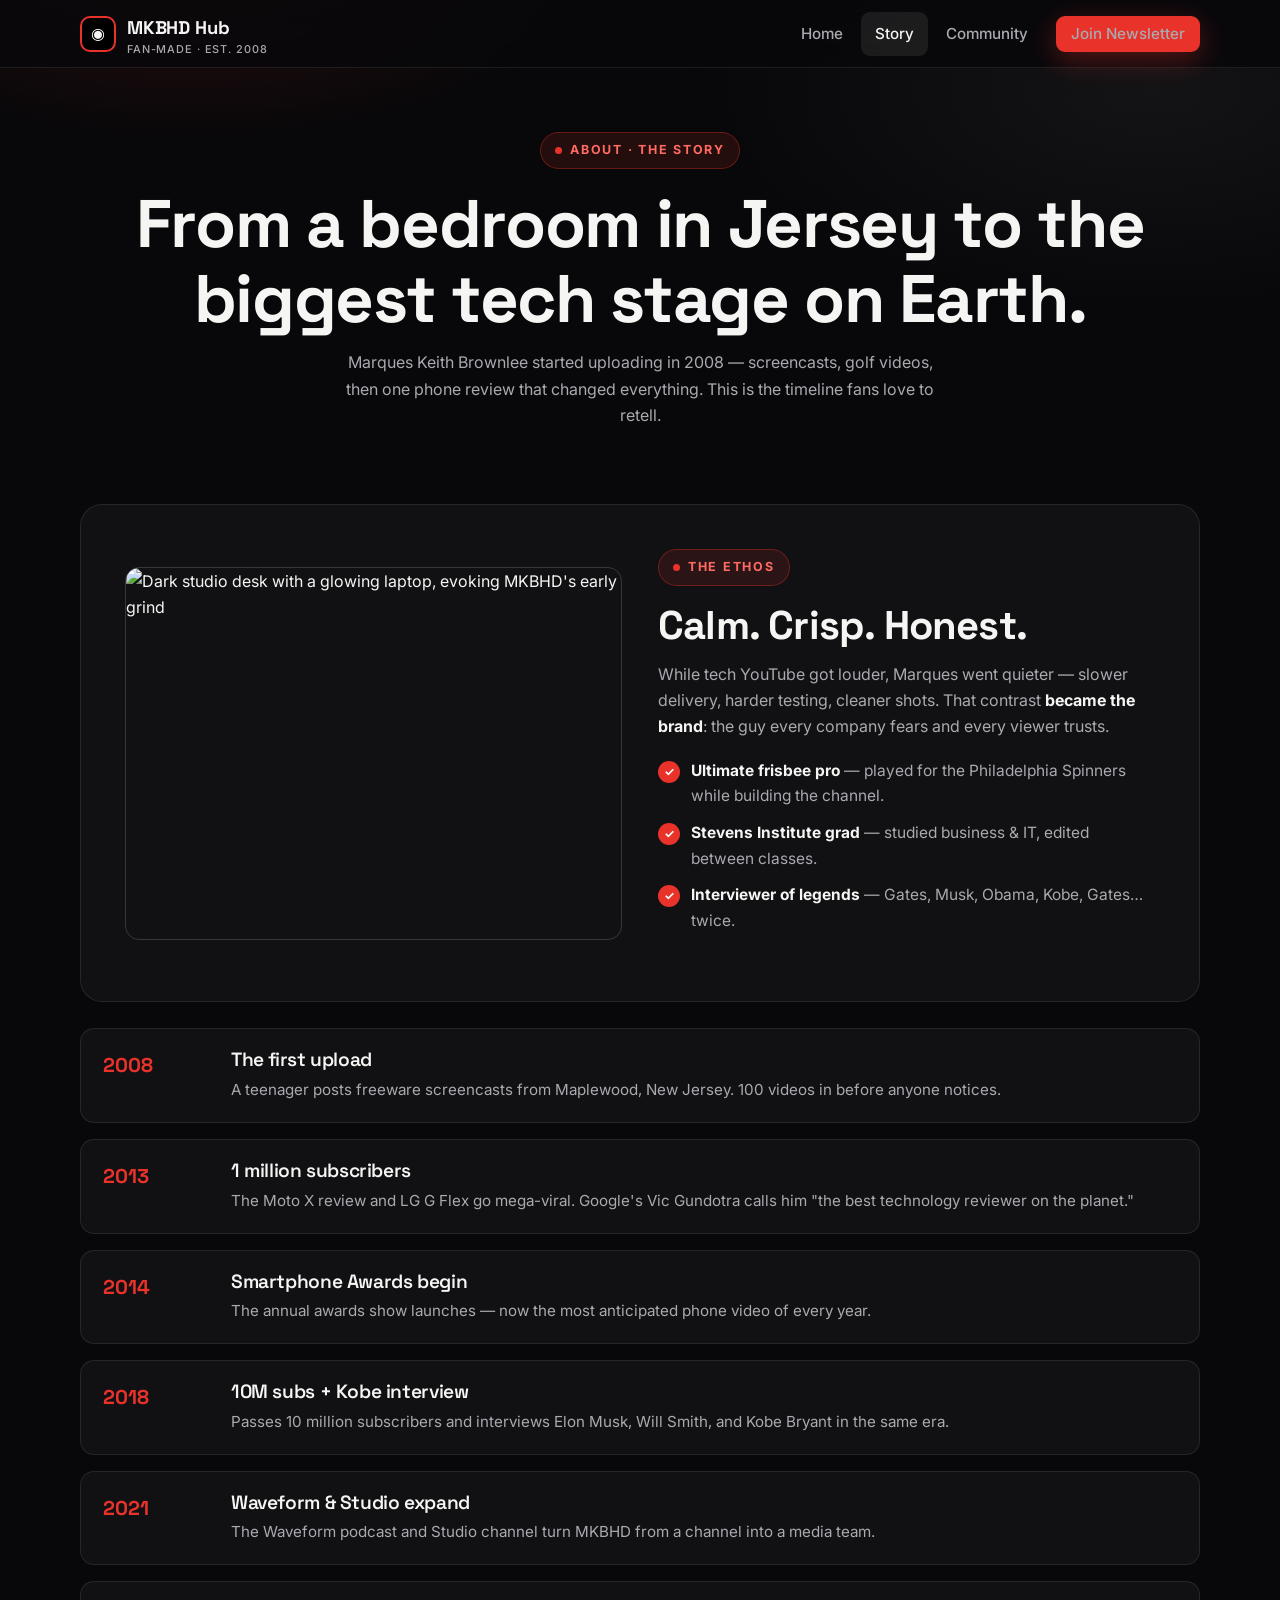
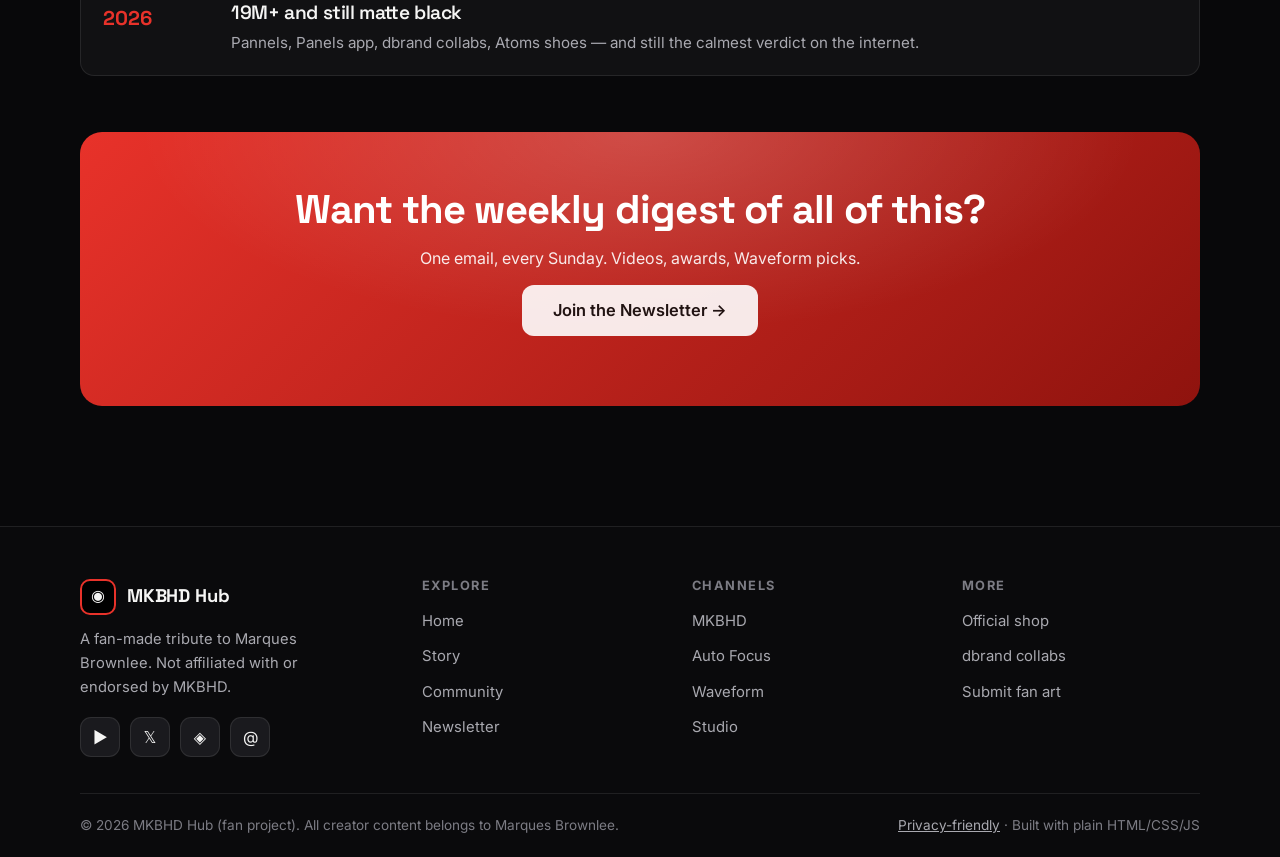
==== about.html @ d2c1cd23 "Publish MKBHD Hub project" ====
<!DOCTYPE html>
<html lang="en">
<head>
  <meta charset="UTF-8" />
  <meta name="viewport" content="width=device-width, initial-scale=1.0" />
  <title>The Story — MKBHD Hub | Marques Brownlee</title>
  <meta name="description" content="From a New Jersey bedroom in 2008 to 19M+ subscribers: the story of Marques Brownlee (MKBHD), told by fans." />
  <link rel="icon" type="image/svg+xml" href="assets/favicon.svg" />
  <meta property="og:type" content="website" />
  <meta property="og:title" content="The Story — Marques Brownlee (MKBHD)" />
  <meta property="og:description" content="Bedroom uploads to interviewing Gates, Musk & Kobe. The MKBHD timeline." />
  <meta name="theme-color" content="#08080a" />
  <link rel="preconnect" href="https://fonts.googleapis.com" />
  <link rel="preconnect" href="https://fonts.gstatic.com" crossorigin />
  <link href="https://fonts.googleapis.com/css2?family=Inter:wght@400;500;600;700&family=Space+Grotesk:wght@500;600;700&display=swap" rel="stylesheet" />
  <link rel="stylesheet" href="css/styles.css" />
</head>
<body>
  <a class="skip-link" href="#main">Skip to content</a>
  <header class="site-header">
    <div class="header-inner">
      <a class="brand" href="index.html" aria-label="MKBHD Hub home">
        <span class="brand-mark" aria-hidden="true">◉</span>
        <span>MKBHD Hub<small>Fan-made · Est. 2008</small></span>
      </a>
      <button class="menu-btn" id="menuBtn" aria-expanded="false" aria-controls="primaryNav" aria-label="Toggle navigation">☰</button>
      <nav class="nav" id="primaryNav" aria-label="Primary">
        <a href="index.html">Home</a>
        <a href="about.html" aria-current="page">Story</a>
        <a href="community.html">Community</a>
        <a class="btn btn-primary btn-sm btn-nav" href="index.html#newsletter">Join Newsletter</a>
      </nav>
    </div>
  </header>

  <main id="main">
    <section class="page-hero">
      <div class="wrap">
        <span class="eyebrow">About · The Story</span>
        <h1>From a bedroom in Jersey to the biggest tech stage on Earth.</h1>
        <p>Marques Keith Brownlee started uploading in 2008 — screencasts, golf videos, then one phone review that changed everything. This is the timeline fans love to retell.</p>
      </div>
    </section>

    <section class="section">
      <div class="wrap">
        <div class="panel split">
          <img loading="lazy" src="https://images.unsplash.com/photo-1531297484001-80022131f5a1?w=800&q=65&auto=format&fit=crop" alt="Dark studio desk with a glowing laptop, evoking MKBHD's early grind" />
          <div>
            <span class="eyebrow">The ethos</span>
            <h2>Calm. Crisp. Honest.</h2>
            <p>While tech YouTube got louder, Marques went quieter — slower delivery, harder testing, cleaner shots. That contrast <strong>became the brand</strong>: the guy every company fears and every viewer trusts.</p>
            <ul class="check-list">
              <li><span><strong>Ultimate frisbee pro</strong> — played for the Philadelphia Spinners while building the channel.</span></li>
              <li><span><strong>Stevens Institute grad</strong> — studied business &amp; IT, edited between classes.</span></li>
              <li><span><strong>Interviewer of legends</strong> — Gates, Musk, Obama, Kobe, Gates… twice.</span></li>
            </ul>
          </div>
        </div>

        <div class="timeline" aria-label="MKBHD timeline">
          <div class="t-item"><span class="t-year">2008</span><div><h3>The first upload</h3><p>A teenager posts freeware screencasts from Maplewood, New Jersey. 100 videos in before anyone notices.</p></div></div>
          <div class="t-item"><span class="t-year">2013</span><div><h3>1 million subscribers</h3><p>The Moto X review and LG G Flex go mega-viral. Google's Vic Gundotra calls him "the best technology reviewer on the planet."</p></div></div>
          <div class="t-item"><span class="t-year">2014</span><div><h3>Smartphone Awards begin</h3><p>The annual awards show launches — now the most anticipated phone video of every year.</p></div></div>
          <div class="t-item"><span class="t-year">2018</span><div><h3>10M subs + Kobe interview</h3><p>Passes 10 million subscribers and interviews Elon Musk, Will Smith, and Kobe Bryant in the same era.</p></div></div>
          <div class="t-item"><span class="t-year">2021</span><div><h3>Waveform &amp; Studio expand</h3><p>The Waveform podcast and Studio channel turn MKBHD from a channel into a media team.</p></div></div>
          <div class="t-item"><span class="t-year">2026</span><div><h3>19M+ and still matte black</h3><p>Pannels, Panels app, dbrand collabs, Atoms shoes — and still the calmest verdict on the internet.</p></div></div>
        </div>
      </div>
    </section>

    <section class="section" style="padding-top:0">
      <div class="wrap">
        <div class="cta-banner">
          <h2>Want the weekly digest of all of this?</h2>
          <p>One email, every Sunday. Videos, awards, Waveform picks.</p>
          <p><a class="btn btn-lg" href="index.html#newsletter">Join the Newsletter →</a></p>
        </div>
      </div>
    </section>
  </main>

  <footer class="site-footer">
    <div class="wrap">
      <div class="footer-grid">
        <div>
          <a class="brand" href="index.html"><span class="brand-mark" aria-hidden="true">◉</span><span>MKBHD Hub</span></a>
          <p style="margin-top:12px;font-size:.92rem;max-width:32ch">A fan-made tribute to Marques Brownlee. Not affiliated with or endorsed by MKBHD.</p>
          <div class="socials">
            <a href="https://www.youtube.com/@mkbhd" target="_blank" rel="noopener" aria-label="MKBHD on YouTube">▶</a>
            <a href="https://x.com/MKBHD" target="_blank" rel="noopener" aria-label="MKBHD on X (Twitter)">𝕏</a>
            <a href="https://www.instagram.com/mkbhd" target="_blank" rel="noopener" aria-label="MKBHD on Instagram">◈</a>
            <a href="https://www.threads.net/@mkbhd" target="_blank" rel="noopener" aria-label="MKBHD on Threads">@</a>
          </div>
        </div>
        <div><h4>Explore</h4><ul><li><a href="index.html">Home</a></li><li><a href="about.html">Story</a></li><li><a href="community.html">Community</a></li><li><a href="index.html#newsletter">Newsletter</a></li></ul></div>
        <div><h4>Channels</h4><ul><li><a href="https://www.youtube.com/@mkbhd" target="_blank" rel="noopener">MKBHD</a></li><li><a href="https://www.youtube.com/@AutoFocus" target="_blank" rel="noopener">Auto Focus</a></li><li><a href="https://www.youtube.com/@Waveform" target="_blank" rel="noopener">Waveform</a></li><li><a href="https://www.youtube.com/@MKBHDStudio" target="_blank" rel="noopener">Studio</a></li></ul></div>
        <div><h4>More</h4><ul><li><a href="https://shop.mkbhd.com" target="_blank" rel="noopener">Official shop</a></li><li><a href="https://dbrand.com" target="_blank" rel="noopener">dbrand collabs</a></li><li><a href="community.html#fanform">Submit fan art</a></li></ul></div>
      </div>
      <div class="footer-bottom">
        <span>© 2026 MKBHD Hub (fan project). All creator content belongs to Marques Brownlee.</span>
        <span><a href="index.html">Privacy-friendly</a> · Built with plain HTML/CSS/JS</span>
      </div>
    </div>
  </footer>
  <div class="toast" id="toast" role="status" aria-live="polite"></div>
  <script src="js/main.js" defer></script>
</body>
</html>
---- css/styles.css ----
/* ============================================================
   MKBHD Fansite — Design System
   Creator: Marques Brownlee (MKBHD)
   Palette: matte black + white + MKBHD red (#E8322A)
   Type: Space Grotesk (display) + Inter (body)
   Spacing scale: 4 / 8 / 16 / 24 / 32 / 48 / 64 / 96
   ============================================================ */
:root {
  --bg: #08080a;
  --surface: #111113;
  --surface-2: #1a1a1e;
  --surface-3: #232326;
  --border: rgba(255, 255, 255, 0.09);
  --border-strong: rgba(255, 255, 255, 0.16);
  --text: #f5f5f4;
  --muted: #a9a9b0;
  --muted-2: #7c7c84;
  --red: #e8322a;
  --red-hover: #c9261f;
  --red-soft: rgba(232, 50, 42, 0.12);
  --green: #22c55e;
  --radius-sm: 8px;
  --radius-md: 14px;
  --radius-lg: 22px;
  --font-display: "Space Grotesk", system-ui, -apple-system, "Segoe UI", sans-serif;
  --font-body: "Inter", system-ui, -apple-system, "Segoe UI", Roboto, sans-serif;
  --max-w: 1160px;
  --header-h: 68px;
  --shadow: 0 20px 60px rgba(0, 0, 0, 0.5);
}

* { box-sizing: border-box; }
html { scroll-behavior: smooth; }
@media (prefers-reduced-motion: reduce) {
  html { scroll-behavior: auto; }
  *, *::before, *::after { animation: none !important; transition: none !important; }
}

body {
  margin: 0;
  background: var(--bg);
  color: var(--text);
  font-family: var(--font-body);
  font-size: 16px;
  line-height: 1.65;
  -webkit-font-smoothing: antialiased;
}

/* Subtle studio-grid background */
body::before {
  content: "";
  position: fixed;
  inset: 0;
  pointer-events: none;
  background:
    radial-gradient(700px 320px at 15% -5%, rgba(232, 50, 42, 0.14), transparent 60%),
    radial-gradient(800px 400px at 90% 10%, rgba(255, 255, 255, 0.05), transparent 60%);
  z-index: 0;
}
main, header, footer { position: relative; z-index: 1; }

img { max-width: 100%; display: block; }
a { color: inherit; }

::selection { background: var(--red); color: #fff; }
:focus-visible { outline: 2px solid var(--red); outline-offset: 3px; border-radius: 4px; }

.skip-link {
  position: absolute; left: 16px; top: -60px;
  background: var(--red); color: #fff; padding: 10px 16px;
  border-radius: 8px; z-index: 100; text-decoration: none; font-weight: 600;
  transition: top 0.2s ease;
}
.skip-link:focus { top: 12px; }

.wrap { max-width: var(--max-w); margin: 0 auto; padding: 0 20px; }

h1, h2, h3, h4 { font-family: var(--font-display); line-height: 1.12; letter-spacing: -0.02em; margin: 0 0 12px; }
h1 { font-size: clamp(2.4rem, 5.4vw, 4.2rem); font-weight: 700; }
h2 { font-size: clamp(1.7rem, 3.4vw, 2.5rem); font-weight: 700; }
h3 { font-size: 1.2rem; font-weight: 600; }
p { margin: 0 0 14px; color: var(--muted); }
p strong, li strong { color: var(--text); }

.eyebrow {
  display: inline-flex; align-items: center; gap: 8px;
  font-size: 0.78rem; font-weight: 700; letter-spacing: 0.14em; text-transform: uppercase;
  color: #ff6b62; background: var(--red-soft); border: 1px solid rgba(232,50,42,.35);
  padding: 7px 14px; border-radius: 100px; margin-bottom: 18px;
}
.eyebrow::before { content: ""; width: 7px; height: 7px; border-radius: 50%; background: var(--red); }

.lead { font-size: clamp(1.02rem, 1.6vw, 1.2rem); max-width: 60ch; }

/* ---------- Header ---------- */
.site-header {
  position: sticky; top: 0; z-index: 50;
  height: var(--header-h);
  background: rgba(8, 8, 10, 0.82);
  backdrop-filter: blur(14px); -webkit-backdrop-filter: blur(14px);
  border-bottom: 1px solid var(--border);
}
.header-inner { max-width: var(--max-w); margin: 0 auto; padding: 0 20px; height: var(--header-h); display: flex; align-items: center; gap: 20px; }
.brand { display: flex; align-items: center; gap: 11px; text-decoration: none; font-family: var(--font-display); font-weight: 700; font-size: 1.15rem; letter-spacing: -0.01em; }
.brand-mark { width: 36px; height: 36px; border-radius: 10px; background: #000; border: 2px solid var(--red); display: grid; place-items: center; font-size: 1rem; flex-shrink: 0; }
.brand small { display: block; font-family: var(--font-body); font-weight: 500; font-size: 0.68rem; color: var(--muted); letter-spacing: 0.08em; text-transform: uppercase; line-height: 1; }
.nav { margin-left: auto; display: flex; align-items: center; gap: 4px; }
.nav a { text-decoration: none; color: var(--muted); font-weight: 500; font-size: 0.95rem; padding: 9px 14px; border-radius: 9px; transition: color .18s, background .18s; }
.nav a:hover { color: var(--text); background: rgba(255,255,255,.06); }
.nav a[aria-current="page"] { color: var(--text); background: rgba(255,255,255,.08); }
.btn-nav { margin-left: 10px; }
.menu-btn { display: none; margin-left: auto; background: var(--surface-2); border: 1px solid var(--border); color: var(--text); border-radius: 10px; padding: 9px 12px; font-size: 1.1rem; cursor: pointer; }

/* ---------- Buttons ---------- */
.btn {
  display: inline-flex; align-items: center; justify-content: center; gap: 9px;
  font-family: var(--font-body); font-weight: 600; font-size: 0.98rem;
  padding: 13px 24px; border-radius: 12px; border: 1px solid transparent;
  cursor: pointer; text-decoration: none; line-height: 1;
  transition: transform .16s ease, background .18s, border-color .18s, box-shadow .18s;
  white-space: nowrap;
}
.btn:active { transform: translateY(1px) scale(0.99); }
.btn-primary { background: var(--red); color: #fff; box-shadow: 0 8px 28px rgba(232,50,42,.35); }
.btn-primary:hover { background: var(--red-hover); transform: translateY(-1px); box-shadow: 0 12px 32px rgba(232,50,42,.45); }
.btn-ghost { background: rgba(255,255,255,.05); color: var(--text); border-color: var(--border-strong); }
.btn-ghost:hover { background: rgba(255,255,255,.1); transform: translateY(-1px); }
.btn-sm { padding: 10px 16px; font-size: 0.88rem; border-radius: 10px; }
.btn-lg { padding: 16px 30px; font-size: 1.03rem; }
.btn[disabled] { opacity: 0.65; cursor: wait; transform: none; }

/* ---------- Hero ---------- */
.hero { padding: 72px 0 48px; }
.hero-grid { display: grid; grid-template-columns: 1.05fr 0.95fr; gap: 48px; align-items: center; }
.hero h1 .accent { color: var(--red); }
.hero-ctas { display: flex; gap: 12px; flex-wrap: wrap; margin: 26px 0 30px; }
.hero-stats { display: flex; gap: 28px; flex-wrap: wrap; border-top: 1px solid var(--border); padding-top: 22px; }
.stat b { display: block; font-family: var(--font-display); font-size: 1.55rem; letter-spacing: -0.02em; }
.stat span { font-size: 0.82rem; color: var(--muted-2); text-transform: uppercase; letter-spacing: 0.08em; font-weight: 600; }
.hero-media { position: relative; }
.hero-photo {
  border-radius: var(--radius-lg); overflow: hidden; border: 1px solid var(--border-strong);
  box-shadow: var(--shadow); aspect-ratio: 4 / 4.4; object-fit: cover; width: 100%;
  background: var(--surface-2);
}
.hero-card {
  position: absolute; left: 16px; right: 16px; bottom: 16px;
  background: rgba(12,12,14,.86); backdrop-filter: blur(10px);
  border: 1px solid var(--border-strong); border-radius: 16px; padding: 14px 16px;
  display: flex; align-items: center; gap: 13px;
}
.play-badge { width: 46px; height: 46px; border-radius: 50%; background: var(--red); display: grid; place-items: center; font-size: 1rem; flex-shrink: 0; color: #fff; }
.hero-card b { display: block; font-size: 0.92rem; }
.hero-card span { font-size: 0.8rem; color: var(--muted); }
.live-dot { display: inline-block; width: 8px; height: 8px; border-radius: 50%; background: var(--red); margin-right: 6px; animation: pulse 1.8s infinite; }
@keyframes pulse { 0%,100% { opacity: 1; } 50% { opacity: 0.35; } }

/* ---------- Sections / cards ---------- */
.section { padding: 56px 0; }
.section-head { display: flex; align-items: flex-end; justify-content: space-between; gap: 20px; margin-bottom: 28px; flex-wrap: wrap; }
.section-head p { max-width: 52ch; margin-bottom: 0; }
.grid-3 { display: grid; grid-template-columns: repeat(3, 1fr); gap: 20px; }
.grid-2 { display: grid; grid-template-columns: repeat(2, 1fr); gap: 20px; }
.card {
  background: linear-gradient(180deg, var(--surface-2), var(--surface));
  border: 1px solid var(--border); border-radius: var(--radius-md);
  overflow: hidden; transition: transform .2s ease, border-color .2s, box-shadow .2s;
}
.card:hover { transform: translateY(-4px); border-color: var(--border-strong); box-shadow: var(--shadow); }
.card-img { aspect-ratio: 16 / 9; width: 100%; object-fit: cover; background: #000; }
.card-body { padding: 20px; }
.tag { display: inline-block; font-size: 0.72rem; font-weight: 700; letter-spacing: 0.1em; text-transform: uppercase; color: #ff8a83; background: var(--red-soft); border: 1px solid rgba(232,50,42,.3); padding: 4px 10px; border-radius: 100px; margin-bottom: 10px; }
.card-body h3 { margin-bottom: 8px; }
.card-body h3 a { text-decoration: none; }
.card-body h3 a:hover { color: #ff8a83; }
.card-meta { display: flex; gap: 14px; font-size: 0.83rem; color: var(--muted-2); margin-top: 12px; }
.link-arrow { color: var(--text); font-weight: 600; font-size: 0.92rem; text-decoration: none; display: inline-flex; gap: 6px; align-items: center; }
.link-arrow:hover { color: #ff8a83; }

/* Quote / community cards */
.quote-card { padding: 24px; display: flex; flex-direction: column; gap: 12px; }
.stars { color: #fbbf24; letter-spacing: 2px; font-size: 0.9rem; }
.quote-card blockquote { margin: 0; color: var(--text); font-size: 1rem; }
.quote-who { display: flex; align-items: center; gap: 11px; margin-top: auto; padding-top: 8px; }
.avatar { width: 38px; height: 38px; border-radius: 50%; display: grid; place-items: center; font-weight: 700; font-size: 0.85rem; color: #fff; flex-shrink: 0; }
.quote-who b { display: block; font-size: 0.9rem; }
.quote-who span { font-size: 0.79rem; color: var(--muted-2); }

/* ---------- Split / feature panels ---------- */
.panel { background: var(--surface); border: 1px solid var(--border); border-radius: var(--radius-lg); padding: clamp(24px, 4vw, 44px); }
.split { display: grid; grid-template-columns: 1fr 1fr; gap: 36px; align-items: center; }
.split img { border-radius: var(--radius-md); border: 1px solid var(--border-strong); aspect-ratio: 4/3; object-fit: cover; width: 100%; }
.check-list { list-style: none; margin: 18px 0 24px; padding: 0; display: grid; gap: 11px; }
.check-list li { display: flex; gap: 11px; align-items: flex-start; color: var(--muted); font-size: 0.97rem; }
.check-list li::before { content: "✓"; background: var(--red); color: #fff; font-weight: 700; font-size: 0.75rem; width: 22px; height: 22px; border-radius: 50%; display: grid; place-items: center; flex-shrink: 0; margin-top: 3px; }

/* ---------- Forms ---------- */
.form-panel { display: grid; grid-template-columns: 1fr 1fr; gap: 0; overflow: hidden; padding: 0; }
.form-copy { padding: clamp(26px, 4vw, 46px); background: linear-gradient(135deg, #180b0b, #101012 60%); border-right: 1px solid var(--border); }
.form-copy ul { list-style: none; padding: 0; margin: 20px 0 0; display: grid; gap: 12px; }
.form-copy li { display: flex; gap: 10px; color: var(--muted); font-size: 0.94rem; }
.form-copy li i { color: var(--red); font-style: normal; font-weight: 700; }
.form-side { padding: clamp(26px, 4vw, 46px); }
.field { margin-bottom: 16px; }
label { display: block; font-size: 0.86rem; font-weight: 600; margin-bottom: 7px; color: var(--text); }
input[type="text"], input[type="email"], select, textarea {
  width: 100%; background: #0d0d0f; border: 1px solid var(--border-strong);
  color: var(--text); border-radius: 11px; padding: 13px 14px; font-size: 0.96rem; font-family: inherit;
  transition: border-color .18s, box-shadow .18s;
}
textarea { min-height: 110px; resize: vertical; }
input:focus, select:focus, textarea:focus { outline: none; border-color: var(--red); box-shadow: 0 0 0 3px rgba(232,50,42,.22); }
.field-row { display: grid; grid-template-columns: 1fr 1fr; gap: 14px; }
.field-error { font-size: 0.82rem; color: #ff8a83; margin-top: 6px; min-height: 1.1em; }
.consent { display: flex; gap: 10px; align-items: flex-start; font-size: 0.86rem; color: var(--muted); }
.consent input { width: 18px; height: 18px; accent-color: var(--red); margin-top: 2px; }
.form-note { font-size: 0.82rem; color: var(--muted-2); margin-top: 12px; }
.form-status { border-radius: 12px; padding: 14px 16px; font-size: 0.93rem; font-weight: 500; margin-bottom: 16px; display: none; }
.form-status.show { display: flex; gap: 10px; align-items: flex-start; }
.form-status.loading { background: rgba(255,255,255,.06); border: 1px solid var(--border-strong); color: var(--text); }
.form-status.success { background: rgba(34,197,94,.1); border: 1px solid rgba(34,197,94,.4); color: #86efac; }
.form-status.error { background: rgba(232,50,42,.1); border: 1px solid rgba(232,50,42,.45); color: #fca5a5; }
.spinner { width: 18px; height: 18px; border: 2px solid rgba(255,255,255,.3); border-top-color: #fff; border-radius: 50%; animation: spin .7s linear infinite; flex-shrink: 0; margin-top: 2px; }
@keyframes spin { to { transform: rotate(360deg); } }

/* ---------- Timeline ---------- */
.timeline { display: grid; gap: 16px; margin-top: 26px; }
.t-item { display: grid; grid-template-columns: 110px 1fr; gap: 18px; background: var(--surface); border: 1px solid var(--border); border-radius: var(--radius-md); padding: 20px 22px; }
.t-year { font-family: var(--font-display); font-weight: 700; font-size: 1.25rem; color: var(--red); }
.t-item h3 { margin-bottom: 6px; }
.t-item p { margin: 0; font-size: 0.95rem; }

/* ---------- Marquee ---------- */
.marquee { border-top: 1px solid var(--border); border-bottom: 1px solid var(--border); background: #0c0c0e; overflow: hidden; padding: 15px 0; }
.marquee-track { display: flex; gap: 44px; white-space: nowrap; width: max-content; animation: scroll 28s linear infinite; font-family: var(--font-display); font-weight: 600; color: var(--muted); font-size: 0.95rem; letter-spacing: 0.04em; }
.marquee-track b { color: var(--red); }
@keyframes scroll { to { transform: translateX(-50%); } }

/* ---------- CTA banner ---------- */
.cta-banner { background: linear-gradient(135deg, #e8322a, #8f130e); border-radius: var(--radius-lg); padding: clamp(30px, 5vw, 56px); text-align: center; position: relative; overflow: hidden; }
.cta-banner::after { content: ""; position: absolute; inset: 0; background: radial-gradient(500px 200px at 50% 0%, rgba(255,255,255,.18), transparent); pointer-events: none; }
.cta-banner h2, .cta-banner p { color: #fff; position: relative; z-index: 1; }
.cta-banner p { opacity: .9; }
.cta-banner .btn { position: relative; z-index: 1; background: #fff; color: #111; }
.cta-banner .btn:hover { transform: translateY(-2px); box-shadow: 0 14px 30px rgba(0,0,0,.35); }

/* ---------- Footer ---------- */
.site-footer { border-top: 1px solid var(--border); background: #0a0a0c; margin-top: 64px; }
.footer-grid { display: grid; grid-template-columns: 1.3fr 1fr 1fr 1fr; gap: 32px; padding: 52px 0 36px; }
.footer-grid h4 { font-size: 0.8rem; text-transform: uppercase; letter-spacing: 0.12em; color: var(--muted-2); margin-bottom: 14px; font-family: var(--font-body); }
.footer-grid ul { list-style: none; margin: 0; padding: 0; display: grid; gap: 9px; }
.footer-grid ul a { color: var(--muted); text-decoration: none; font-size: 0.93rem; }
.footer-grid ul a:hover { color: var(--text); }
.socials { display: flex; gap: 10px; margin-top: 18px; }
.socials a { width: 40px; height: 40px; border-radius: 11px; background: var(--surface-2); border: 1px solid var(--border); display: grid; place-items: center; text-decoration: none; font-size: 1rem; transition: background .18s, transform .18s; }
.socials a:hover { background: var(--red); transform: translateY(-2px); }
.footer-bottom { border-top: 1px solid var(--border); padding: 20px 0; display: flex; justify-content: space-between; gap: 12px; flex-wrap: wrap; font-size: 0.85rem; color: var(--muted-2); }
.footer-bottom a { color: var(--muted); }

/* ---------- Page hero (subpages) ---------- */
.page-hero { padding: 64px 0 20px; text-align: center; }
.page-hero p { max-width: 62ch; margin: 0 auto; }

/* ---------- Toast ---------- */
.toast { position: fixed; bottom: 22px; left: 50%; transform: translate(-50%, 80px); background: #161618; border: 1px solid var(--border-strong); color: var(--text); padding: 13px 20px; border-radius: 12px; font-size: 0.9rem; font-weight: 500; opacity: 0; transition: all .3s ease; z-index: 99; box-shadow: var(--shadow); max-width: calc(100vw - 40px); }
.toast.show { transform: translate(-50%, 0); opacity: 1; }

/* ---------- Responsive ---------- */
@media (max-width: 940px) {
  .hero-grid, .split, .form-panel { grid-template-columns: 1fr; }
  .form-copy { border-right: none; border-bottom: 1px solid var(--border); }
  .grid-3 { grid-template-columns: 1fr 1fr; }
  .footer-grid { grid-template-columns: 1fr 1fr; }
  .nav { display: none; position: absolute; top: var(--header-h); left: 0; right: 0; background: #0d0d0f; border-bottom: 1px solid var(--border); flex-direction: column; align-items: stretch; padding: 12px 20px 18px; gap: 2px; }
  .nav.open { display: flex; }
  .nav a { padding: 12px 14px; }
  .btn-nav { margin: 8px 0 0; }
  .menu-btn { display: block; }
}
@media (max-width: 620px) {
  .grid-3, .grid-2, .field-row { grid-template-columns: 1fr; }
  .hero { padding: 48px 0 32px; }
  .section { padding: 40px 0; }
  .t-item { grid-template-columns: 1fr; gap: 6px; }
  .footer-grid { grid-template-columns: 1fr; gap: 24px; }
  .hero-ctas .btn { flex: 1 1 100%; }
  .poll { grid-template-columns: 1fr; }
  .fan-wall { grid-template-columns: 1fr; }
  .cd-box { min-width: 70px; padding: 10px 6px; }
  .cd-box b { font-size: 1.35rem; }
}

/* ============================================================
   Widgets: countdown, filter chips, video embed, poll, fan wall
   ============================================================ */
.hide { display: none !important; }

/* Awards countdown */
.countdown { display: flex; gap: 12px; justify-content: center; flex-wrap: wrap; margin-top: 26px; }
.cd-box { background: rgba(0, 0, 0, 0.4); border: 1px solid var(--border-strong); border-radius: 14px; min-width: 88px; padding: 14px 10px; }
.cd-box b { display: block; font-family: var(--font-display); font-size: 1.75rem; color: #fff; font-variant-numeric: tabular-nums; }
.cd-box span { font-size: 0.72rem; text-transform: uppercase; letter-spacing: 0.12em; color: var(--muted); font-weight: 600; }

/* Video filter chips */
.filter-chips { display: flex; gap: 10px; flex-wrap: wrap; margin-bottom: 24px; }
.chip { background: rgba(255,255,255,.05); border: 1px solid var(--border-strong); color: var(--muted); font-family: var(--font-body); font-weight: 600; font-size: 0.87rem; padding: 9px 18px; border-radius: 100px; cursor: pointer; transition: background .18s, color .18s, border-color .18s; }
.chip:hover { color: var(--text); border-color: var(--red); }
.chip.active { background: var(--red); border-color: var(--red); color: #fff; }

/* Auto latest-upload embed */
.embed-wrap { position: relative; aspect-ratio: 16 / 9; border-radius: var(--radius-md); overflow: hidden; border: 1px solid var(--border-strong); background: #000; width: 100%; }
.embed-wrap iframe { position: absolute; inset: 0; width: 100%; height: 100%; border: 0; }

/* Blind-test poll */
.poll { display: grid; grid-template-columns: 1fr 1fr; gap: 20px; margin-top: 24px; }
.poll-opt { background: var(--surface); border: 1px solid var(--border); border-radius: var(--radius-md); overflow: hidden; }
.poll-opt img { aspect-ratio: 4 / 3; width: 100%; object-fit: cover; }
.poll-info { padding: 16px 18px 18px; display: grid; gap: 10px; }
.poll-info b { font-family: var(--font-display); font-size: 1.05rem; }
.poll-bar { height: 10px; background: #0c0c0e; border: 1px solid var(--border); border-radius: 100px; overflow: hidden; }
.poll-fill { height: 100%; width: 0; background: linear-gradient(90deg, var(--red), #ff7a72); border-radius: 100px; transition: width .7s ease; }
.poll-pct { font-size: 0.85rem; color: var(--muted); font-weight: 600; }
.vote-btn.mine { background: var(--red); border-color: var(--red); color: #fff; }

/* Fan wall */
.fan-wall { display: grid; grid-template-columns: repeat(3, 1fr); gap: 20px; margin-top: 6px; }
.fan-item { background: var(--surface); border: 1px solid var(--border); border-radius: var(--radius-md); padding: 20px; display: flex; flex-direction: column; gap: 8px; }
.fan-item p { font-size: 0.93rem; margin: 0; }
.fan-item .fan-meta { margin-top: auto; padding-top: 10px; font-size: 0.8rem; color: var(--muted-2); display: flex; justify-content: space-between; gap: 8px; flex-wrap: wrap; }
.fan-empty { color: var(--muted); border: 1px dashed var(--border-strong); border-radius: var(--radius-md); padding: 28px; text-align: center; grid-column: 1 / -1; }

/* Scroll reveal — JS adds .reveal; without JS content stays visible */
.reveal { opacity: 0; transform: translateY(18px); transition: opacity .6s ease, transform .6s ease; }
.reveal.visible { opacity: 1; transform: none; }

/* Back-to-top */
#toTop { position: fixed; right: 20px; bottom: 20px; width: 46px; height: 46px; border-radius: 13px; background: var(--surface-2); border: 1px solid var(--border-strong); color: var(--text); font-size: 1.2rem; cursor: pointer; opacity: 0; pointer-events: none; transform: translateY(10px); transition: opacity .25s, transform .25s, background .18s; z-index: 60; }
#toTop.show { opacity: 1; pointer-events: auto; transform: none; }
#toTop:hover { background: var(--red); }
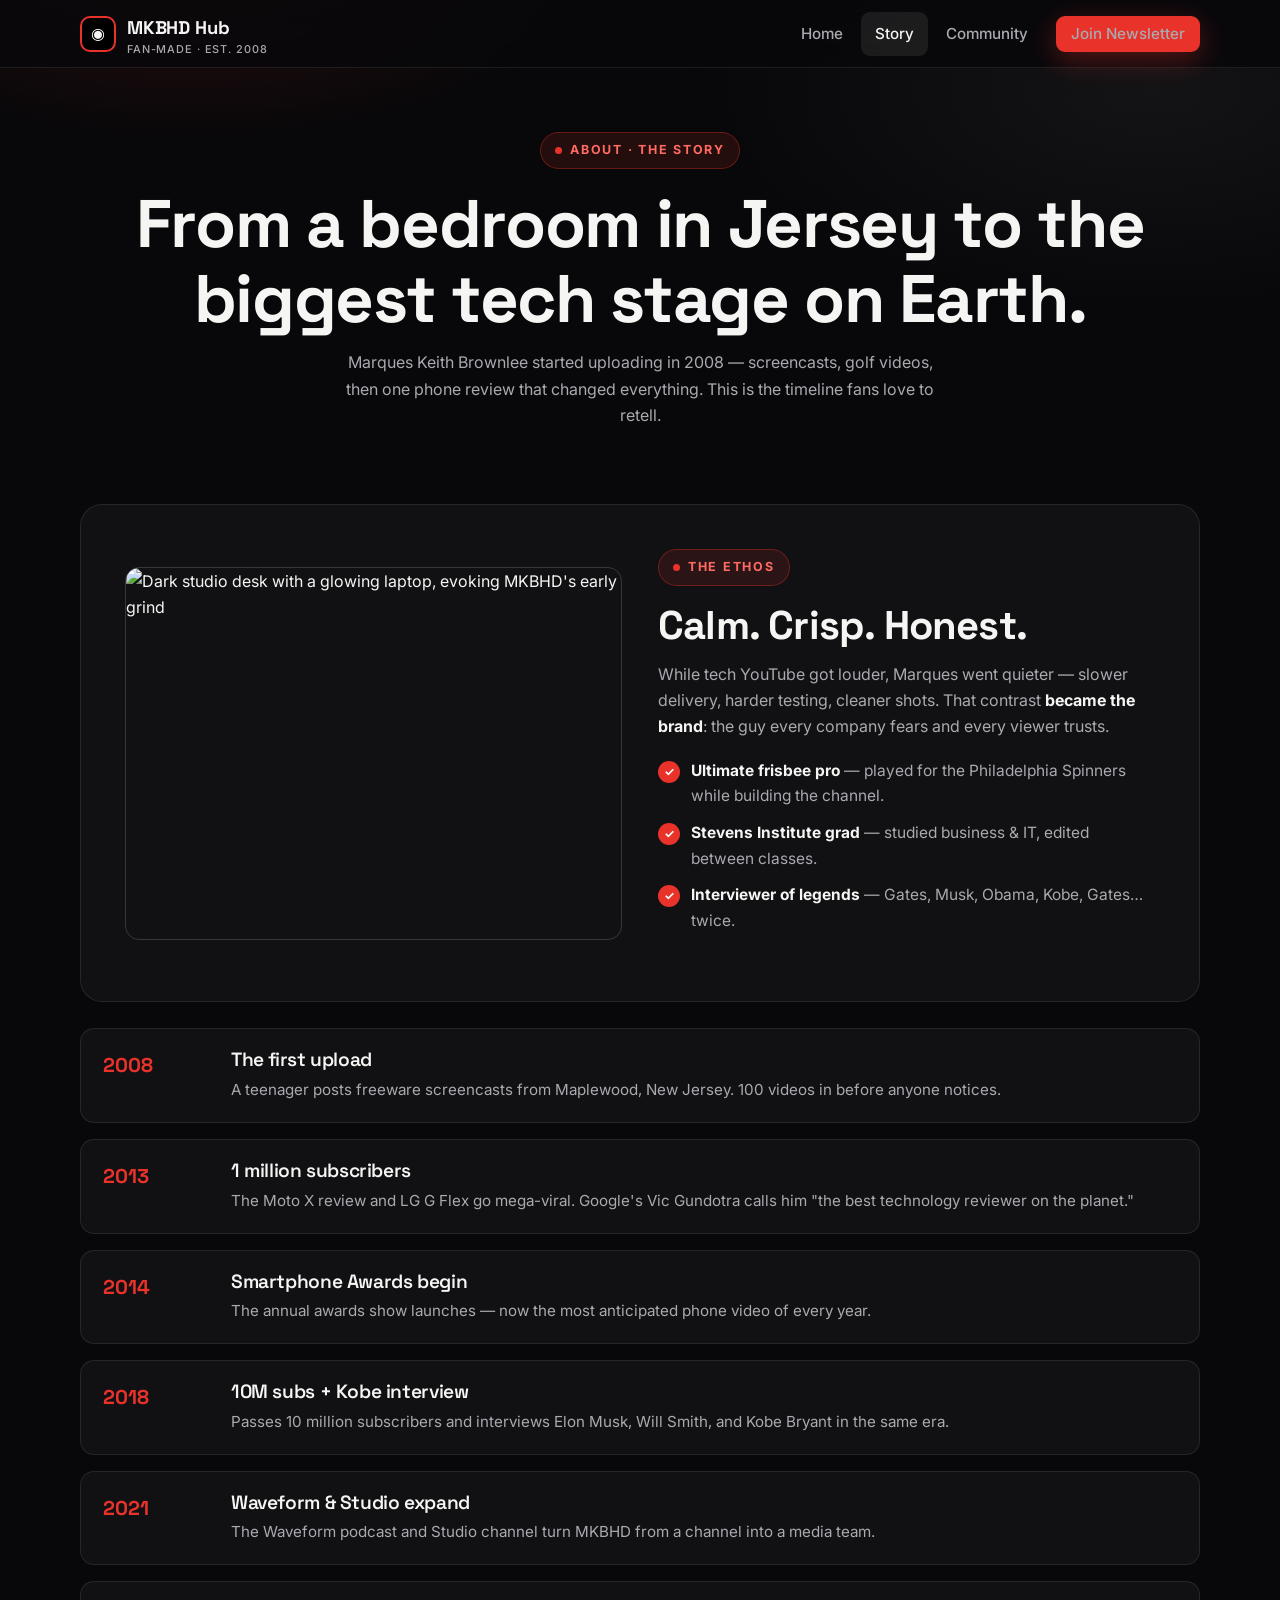
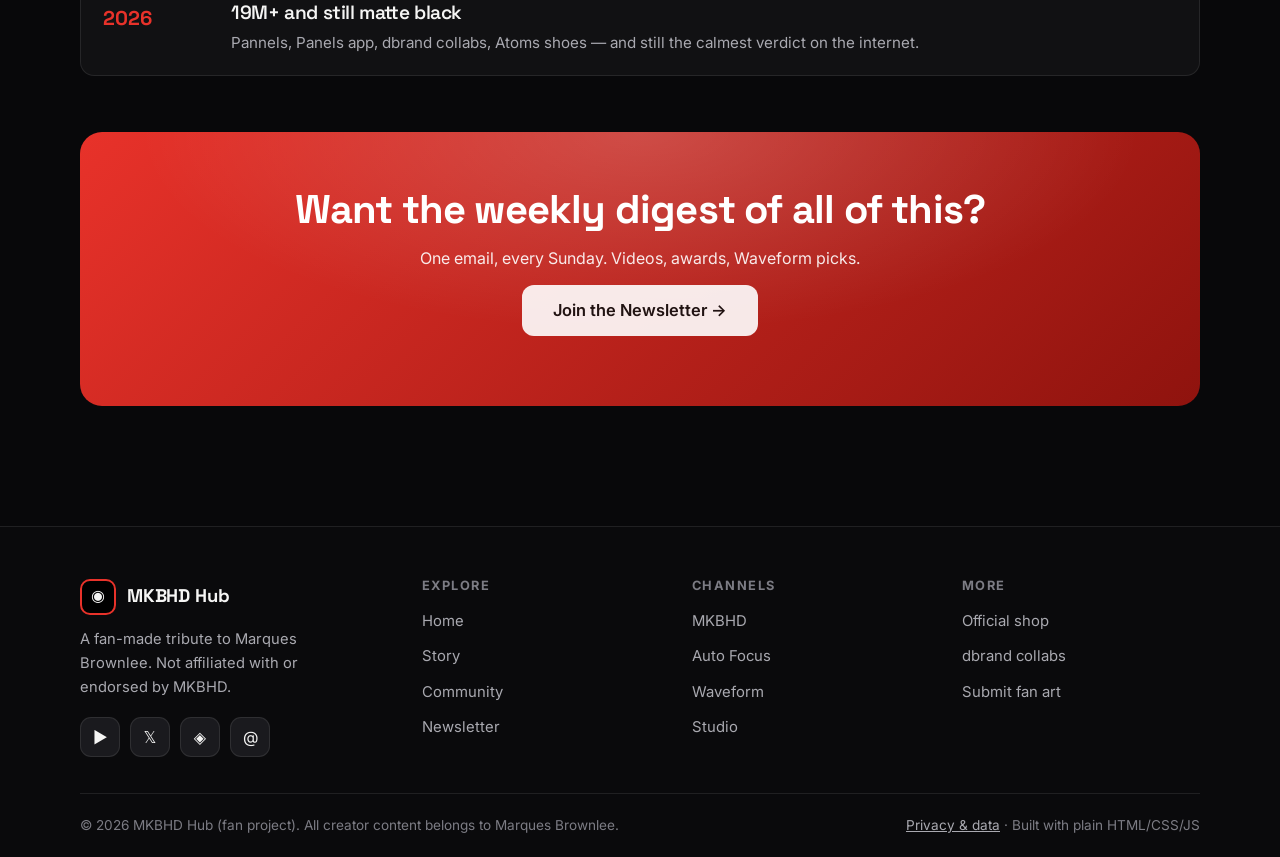
==== commit a1976a08: "Add privacy notice and local data controls" ====
--- a/about.html
+++ b/about.html
@@ -99,7 +99,7 @@
       </div>
       <div class="footer-bottom">
         <span>© 2026 MKBHD Hub (fan project). All creator content belongs to Marques Brownlee.</span>
-        <span><a href="index.html">Privacy-friendly</a> · Built with plain HTML/CSS/JS</span>
+        <span><a href="privacy.html">Privacy &amp; data</a> · Built with plain HTML/CSS/JS</span>
       </div>
     </div>
   </footer>
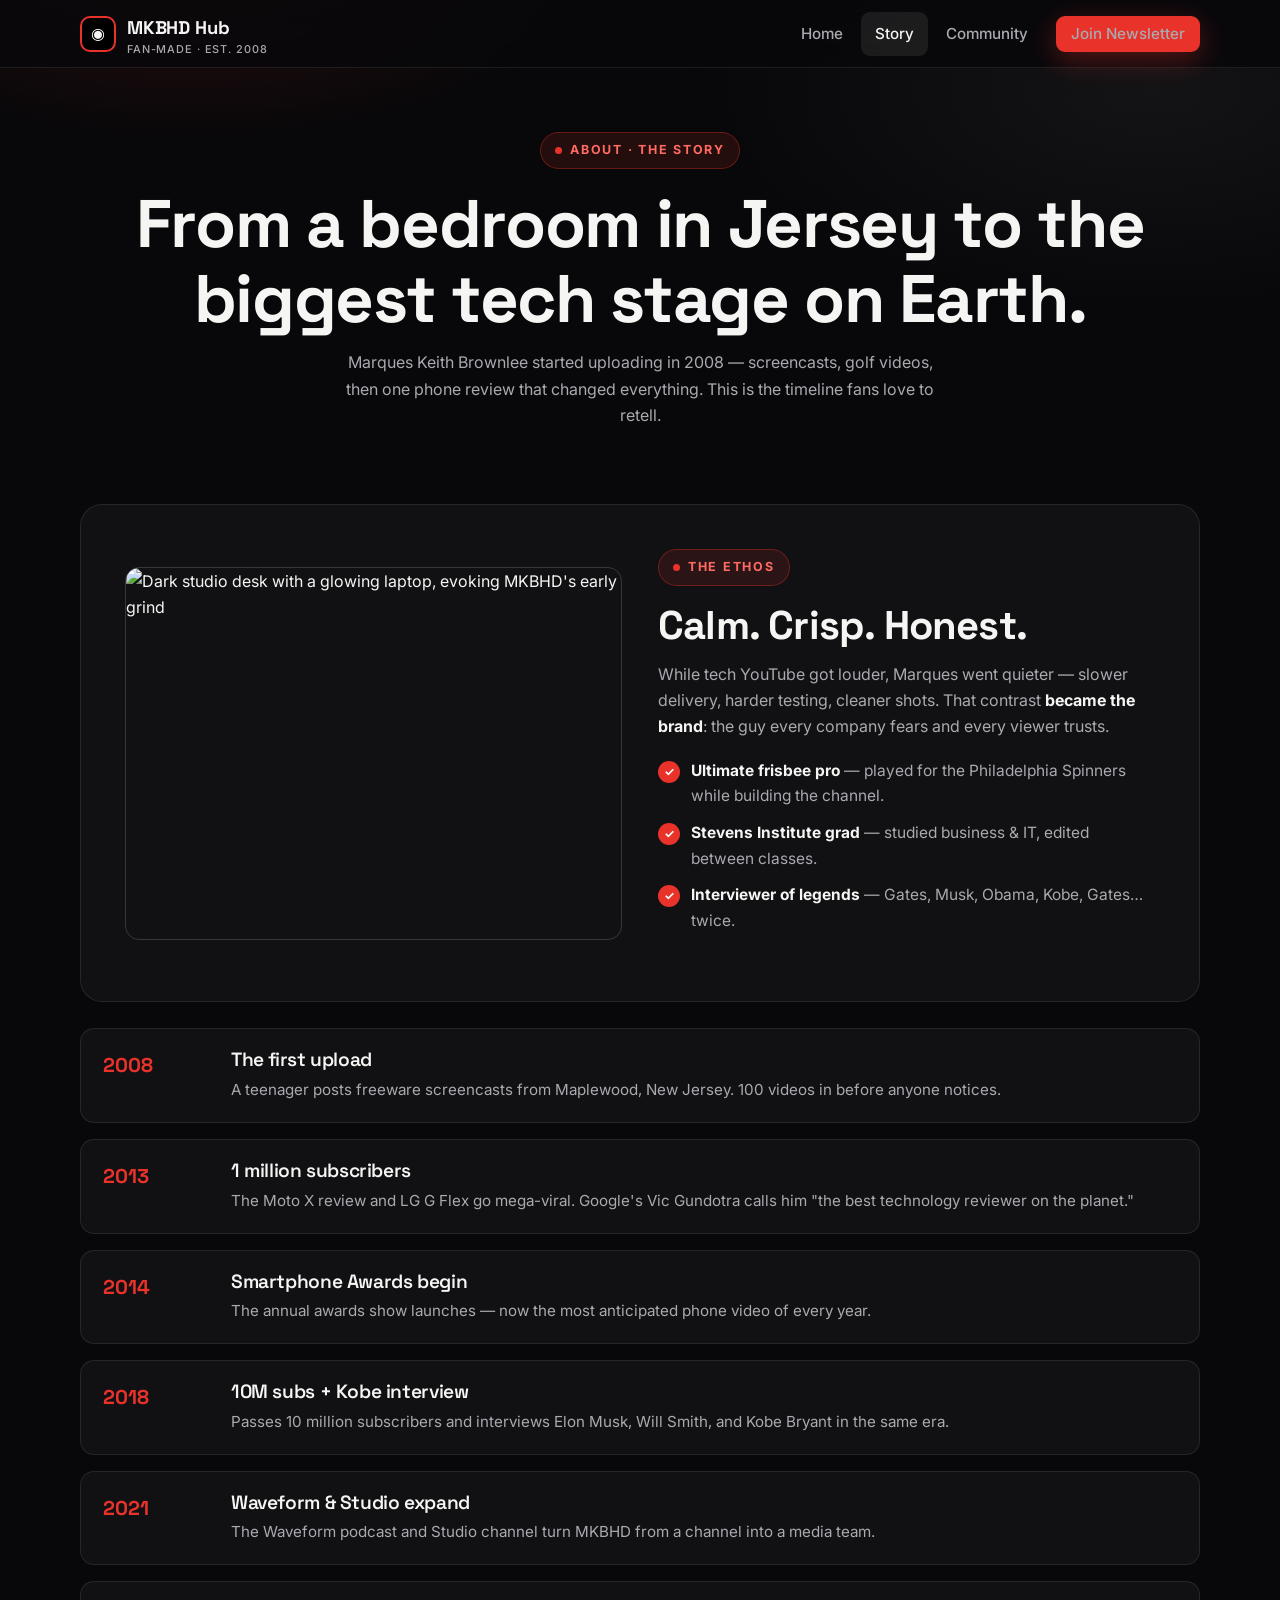
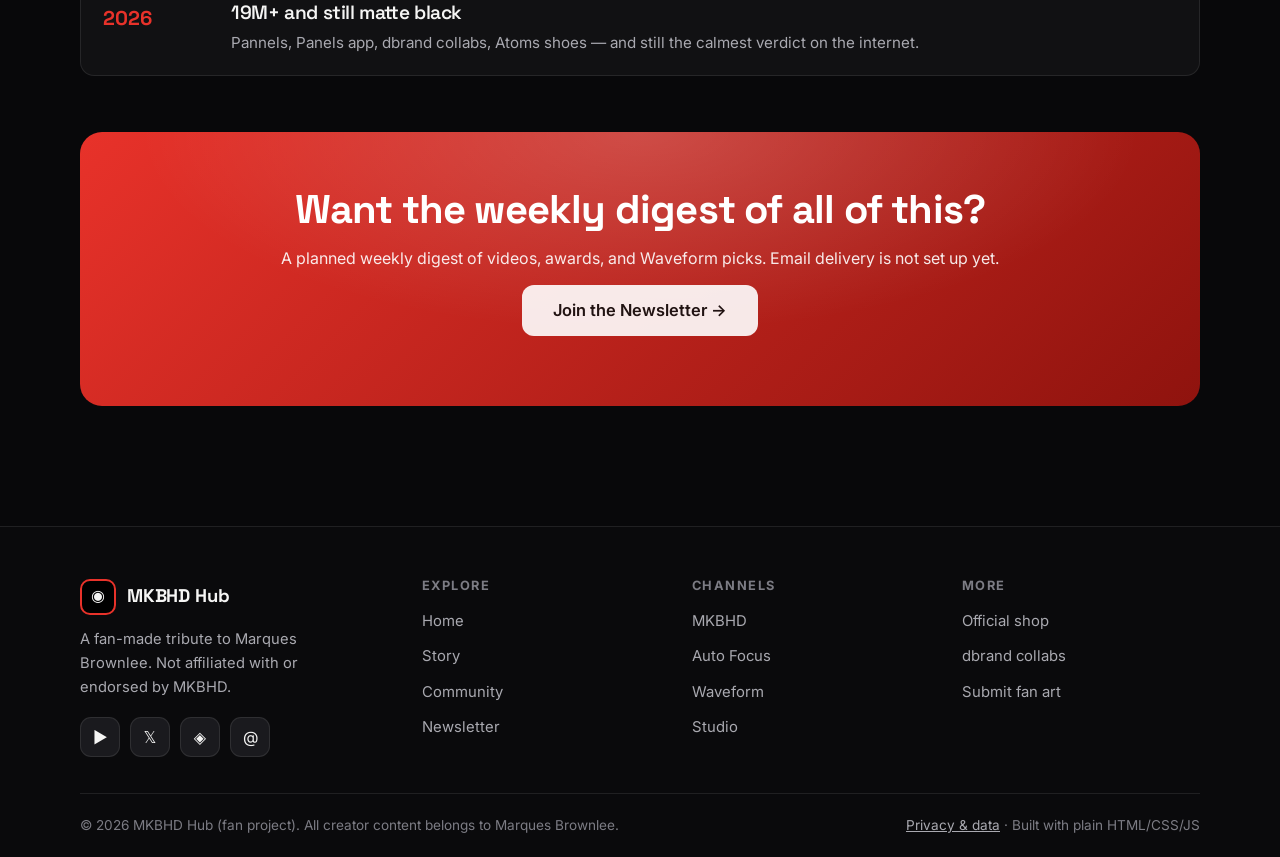
==== commit efdb804d: "Add Supabase-backed server interactions Co-authored-by: Copilot <223556219+Copilot@users.noreply.git" ====
--- a/about.html
+++ b/about.html
@@ -73,7 +73,7 @@
       <div class="wrap">
         <div class="cta-banner">
           <h2>Want the weekly digest of all of this?</h2>
-          <p>One email, every Sunday. Videos, awards, Waveform picks.</p>
+          <p>A planned weekly digest of videos, awards, and Waveform picks. Email delivery is not set up yet.</p>
           <p><a class="btn btn-lg" href="index.html#newsletter">Join the Newsletter →</a></p>
         </div>
       </div>
